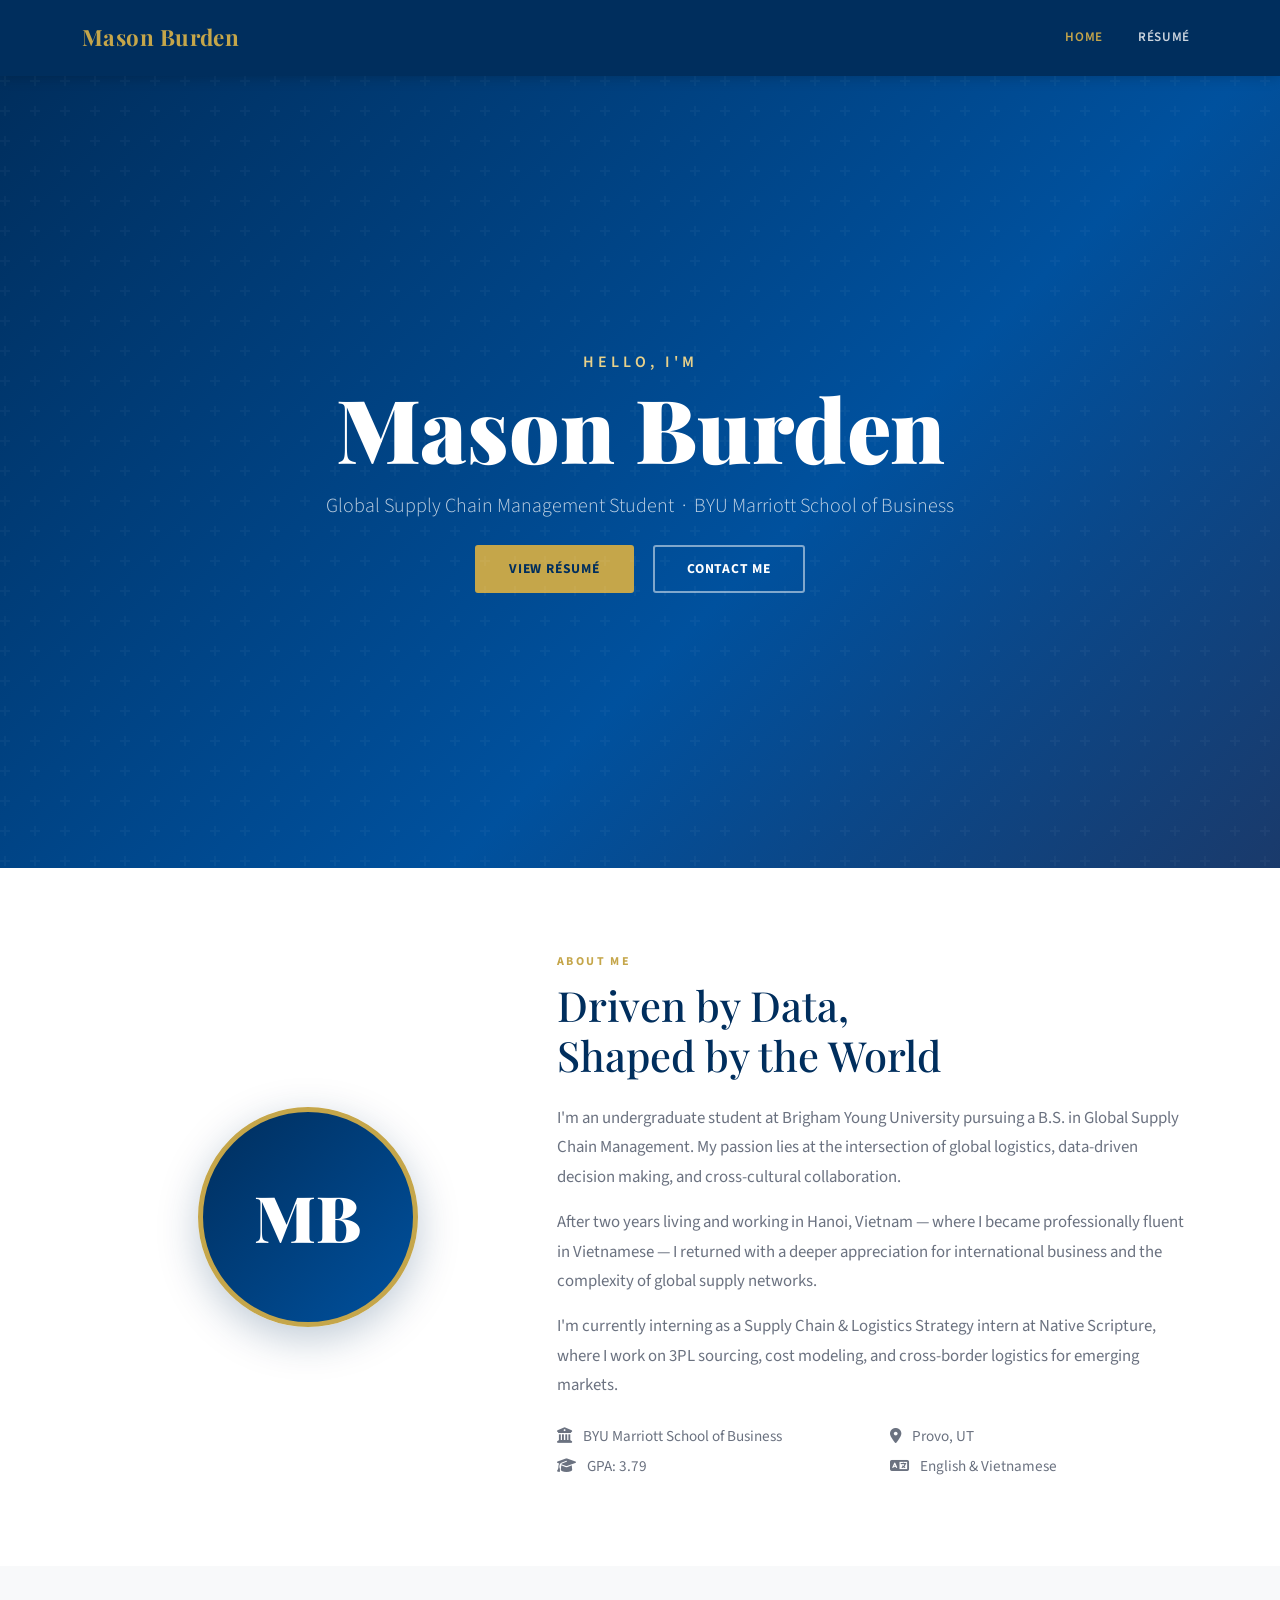
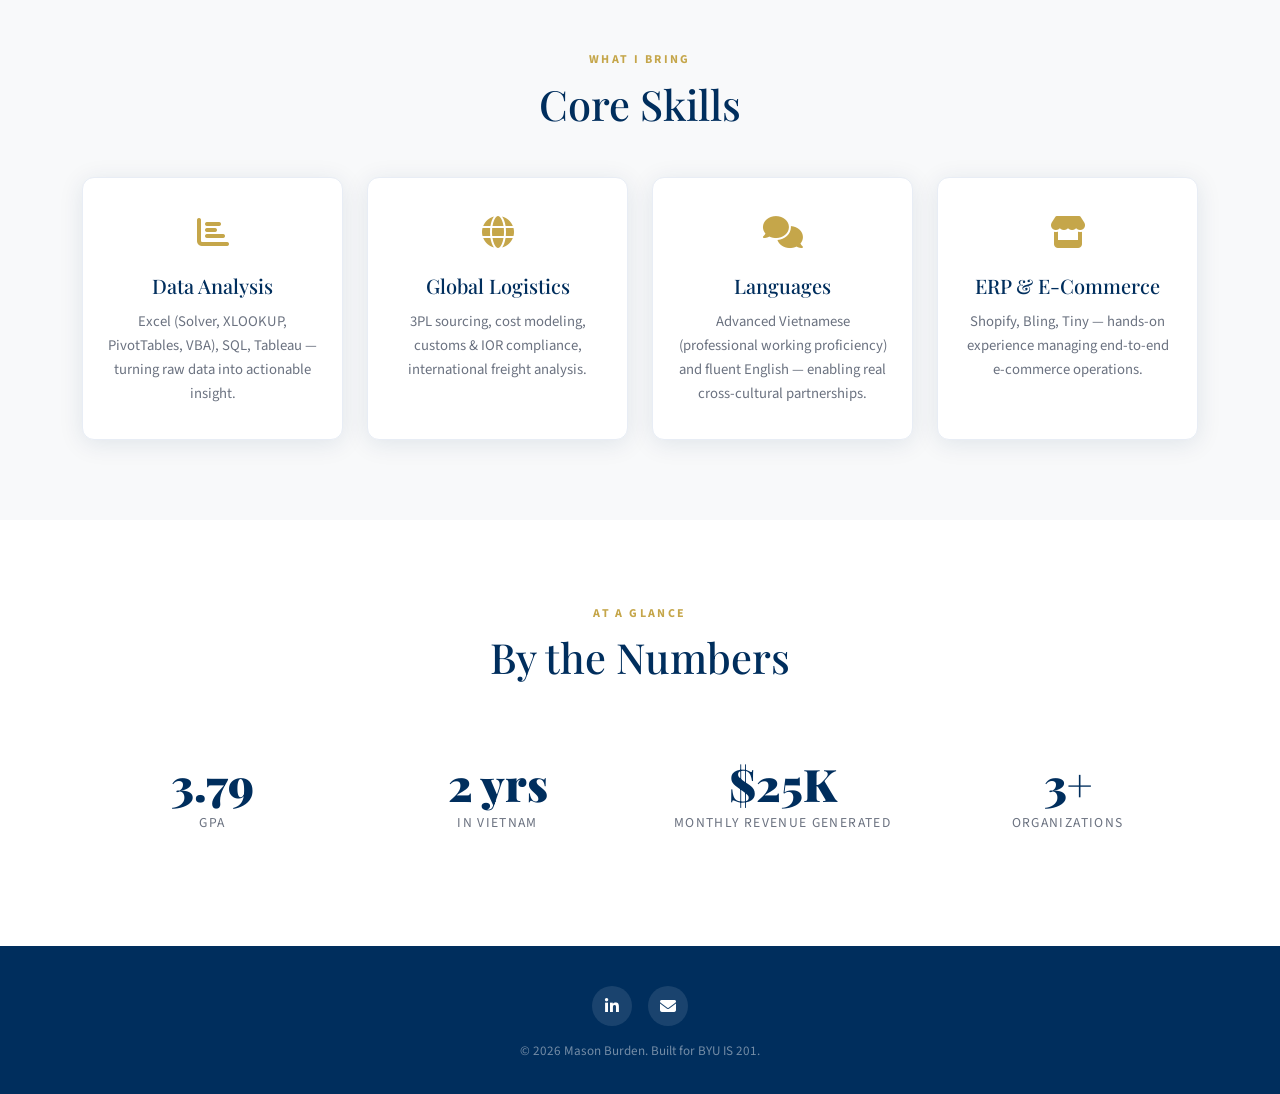
==== index.html @ 671bd7cb "Add files via upload" ====
<!DOCTYPE html>
<html lang="en">
<head>
  <meta charset="UTF-8" />
  <meta name="viewport" content="width=device-width, initial-scale=1.0"/>
  <title>Mason Burden | Supply Chain Professional</title>
  <link rel="stylesheet" href="https://cdn.jsdelivr.net/npm/bootstrap@5.3.2/dist/css/bootstrap.min.css"/>
  <link rel="stylesheet" href="https://cdnjs.cloudflare.com/ajax/libs/font-awesome/6.5.0/css/all.min.css"/>
  <link href="https://fonts.googleapis.com/css2?family=Playfair+Display:wght@700;900&family=Source+Sans+3:wght@300;400;600&display=swap" rel="stylesheet"/>
  <link rel="stylesheet" href="custom.css"/>
</head>
<body>

  <!-- Navbar -->
  <nav class="navbar navbar-expand-lg navbar-dark sticky-top" id="mainNav">
    <div class="container">
      <a class="navbar-brand fw-bold" href="index.html">Mason Burden</a>
      <button class="navbar-toggler" type="button" data-bs-toggle="collapse" data-bs-target="#navbarNav">
        <span class="navbar-toggler-icon"></span>
      </button>
      <div class="collapse navbar-collapse" id="navbarNav">
        <ul class="navbar-nav ms-auto">
          <li class="nav-item"><a class="nav-link active" href="index.html">Home</a></li>
          <li class="nav-item"><a class="nav-link" href="resume.html">Résumé</a></li>
        </ul>
      </div>
    </div>
  </nav>

  <!-- Hero -->
  <header class="hero-section d-flex align-items-center">
    <div class="container text-center text-white">
      <p class="hero-eyebrow">Hello, I'm</p>
      <h1 class="hero-name">Mason Burden</h1>
      <p class="hero-subtitle">Global Supply Chain Management Student &nbsp;·&nbsp; BYU Marriott School of Business</p>
      <div class="mt-4">
        <a href="resume.html" class="btn btn-hero me-3">View Résumé</a>
        <a href="mailto:maseburd@gmail.com" class="btn btn-hero-outline">Contact Me</a>
      </div>
    </div>
  </header>

  <!-- About -->
  <section class="section-pad bg-white">
    <div class="container">
      <div class="row align-items-center gy-5">
        <div class="col-lg-5 text-center">
          <div class="about-avatar mx-auto">
            <span class="avatar-initials">MB</span>
          </div>
        </div>
        <div class="col-lg-7">
          <span class="section-label">About Me</span>
          <h2 class="section-heading">Driven by Data,<br>Shaped by the World</h2>
          <p class="section-body">I'm an undergraduate student at Brigham Young University pursuing a B.S. in Global Supply Chain Management. My passion lies at the intersection of global logistics, data-driven decision making, and cross-cultural collaboration.</p>
          <p class="section-body">After two years living and working in Hanoi, Vietnam — where I became professionally fluent in Vietnamese — I returned with a deeper appreciation for international business and the complexity of global supply networks.</p>
          <p class="section-body">I'm currently interning as a Supply Chain & Logistics Strategy intern at Native Scripture, where I work on 3PL sourcing, cost modeling, and cross-border logistics for emerging markets.</p>
          <div class="row mt-4">
            <div class="col-sm-6">
              <div class="info-item"><i class="fas fa-university me-2"></i> BYU Marriott School of Business</div>
              <div class="info-item"><i class="fas fa-graduation-cap me-2"></i> GPA: 3.79</div>
            </div>
            <div class="col-sm-6">
              <div class="info-item"><i class="fas fa-map-marker-alt me-2"></i> Provo, UT</div>
              <div class="info-item"><i class="fas fa-language me-2"></i> English & Vietnamese</div>
            </div>
          </div>
        </div>
      </div>
    </div>
  </section>

  <!-- Skills -->
  <section class="section-pad bg-light">
    <div class="container">
      <div class="text-center mb-5">
        <span class="section-label">What I Bring</span>
        <h2 class="section-heading">Core Skills</h2>
      </div>
      <div class="row g-4">
        <div class="col-md-6 col-lg-3">
          <div class="skill-card text-center h-100">
            <div class="skill-icon"><i class="fas fa-chart-bar"></i></div>
            <h5>Data Analysis</h5>
            <p>Excel (Solver, XLOOKUP, PivotTables, VBA), SQL, Tableau — turning raw data into actionable insight.</p>
          </div>
        </div>
        <div class="col-md-6 col-lg-3">
          <div class="skill-card text-center h-100">
            <div class="skill-icon"><i class="fas fa-globe"></i></div>
            <h5>Global Logistics</h5>
            <p>3PL sourcing, cost modeling, customs & IOR compliance, international freight analysis.</p>
          </div>
        </div>
        <div class="col-md-6 col-lg-3">
          <div class="skill-card text-center h-100">
            <div class="skill-icon"><i class="fas fa-comments"></i></div>
            <h5>Languages</h5>
            <p>Advanced Vietnamese (professional working proficiency) and fluent English — enabling real cross-cultural partnerships.</p>
          </div>
        </div>
        <div class="col-md-6 col-lg-3">
          <div class="skill-card text-center h-100">
            <div class="skill-icon"><i class="fas fa-store"></i></div>
            <h5>ERP & E-Commerce</h5>
            <p>Shopify, Bling, Tiny — hands-on experience managing end-to-end e-commerce operations.</p>
          </div>
        </div>
      </div>
    </div>
  </section>

  <!-- Highlights -->
  <section class="section-pad bg-white">
    <div class="container">
      <div class="text-center mb-5">
        <span class="section-label">At a Glance</span>
        <h2 class="section-heading">By the Numbers</h2>
      </div>
      <div class="row g-4 text-center">
        <div class="col-6 col-md-3">
          <div class="stat-block">
            <div class="stat-number">3.79</div>
            <div class="stat-label">GPA</div>
          </div>
        </div>
        <div class="col-6 col-md-3">
          <div class="stat-block">
            <div class="stat-number">2 yrs</div>
            <div class="stat-label">in Vietnam</div>
          </div>
        </div>
        <div class="col-6 col-md-3">
          <div class="stat-block">
            <div class="stat-number">$25K</div>
            <div class="stat-label">Monthly Revenue Generated</div>
          </div>
        </div>
        <div class="col-6 col-md-3">
          <div class="stat-block">
            <div class="stat-number">3+</div>
            <div class="stat-label">Organizations</div>
          </div>
        </div>
      </div>
    </div>
  </section>

  <!-- Footer -->
  <footer class="site-footer text-center text-white">
    <div class="container">
      <div class="mb-3">
        <a href="https://linkedin.com/in/masonburden" target="_blank" class="footer-icon" aria-label="LinkedIn"><i class="fab fa-linkedin-in"></i></a>
        <a href="mailto:maseburd@gmail.com" class="footer-icon" aria-label="Email"><i class="fas fa-envelope"></i></a>
      </div>
      <p class="mb-0 footer-copy">&copy; 2026 Mason Burden. Built for BYU IS 201.</p>
    </div>
  </footer>

  <script src="https://cdn.jsdelivr.net/npm/bootstrap@5.3.2/dist/js/bootstrap.bundle.min.js"></script>
</body>
</html>
---- custom.css ----
/* ============================================
   custom.css — Professional Bootstrap Pages
   Mason Burden Portfolio
   ============================================ */

/* Google Fonts already loaded in HTML */

/* ---------- CSS Variables ---------- */
:root {
  --navy:    #002E5D;   /* BYU Navy */
  --gold:    #C5A64A;   /* BYU Gold */
  --gold-light: #e8d18a;
  --white:   #ffffff;
  --off-white: #f8f7f4;
  --text:    #1a1a2e;
  --text-muted: #6b7280;
  --card-shadow: 0 4px 24px rgba(0,46,93,0.10);
}

/* ---------- Base ---------- */
body {
  font-family: 'Source Sans 3', sans-serif;
  color: var(--text);
  background: var(--white);
}

/* ---------- Navbar ---------- */
#mainNav {
  background-color: var(--navy);
  padding: 1rem 0;
  box-shadow: 0 2px 12px rgba(0,0,0,0.18);
}

#mainNav .navbar-brand {
  font-family: 'Playfair Display', serif;
  font-size: 1.4rem;
  color: var(--gold) !important;
  letter-spacing: 0.02em;
}

#mainNav .nav-link {
  color: rgba(255,255,255,0.80) !important;
  font-weight: 600;
  letter-spacing: 0.05em;
  text-transform: uppercase;
  font-size: 0.82rem;
  margin-left: 1.2rem;
  transition: color 0.2s;
}

#mainNav .nav-link:hover,
#mainNav .nav-link.active {
  color: var(--gold) !important;
}

/* ---------- Hero ---------- */
.hero-section {
  min-height: 88vh;
  background: linear-gradient(135deg, var(--navy) 0%, #00519e 60%, #1a3a6b 100%);
  position: relative;
  overflow: hidden;
}

.hero-section::before {
  content: '';
  position: absolute;
  inset: 0;
  background: url("data:image/svg+xml,%3Csvg width='60' height='60' viewBox='0 0 60 60' xmlns='http://www.w3.org/2000/svg'%3E%3Cg fill='none' fill-rule='evenodd'%3E%3Cg fill='%23ffffff' fill-opacity='0.03'%3E%3Cpath d='M36 34v-4h-2v4h-4v2h4v4h2v-4h4v-2h-4zm0-30V0h-2v4h-4v2h4v4h2V6h4V4h-4zM6 34v-4H4v4H0v2h4v4h2v-4h4v-2H6zM6 4V0H4v4H0v2h4v4h2V6h4V4H6z'/%3E%3C/g%3E%3C/g%3E%3C/svg%3E");
}

.hero-eyebrow {
  font-size: 1rem;
  letter-spacing: 0.25em;
  text-transform: uppercase;
  color: var(--gold-light);
  margin-bottom: 0.5rem;
  font-weight: 600;
}

.hero-name {
  font-family: 'Playfair Display', serif;
  font-size: clamp(2.8rem, 7vw, 5.5rem);
  font-weight: 900;
  color: var(--white);
  line-height: 1.05;
  margin-bottom: 1rem;
}

.hero-subtitle {
  font-size: clamp(1rem, 2.5vw, 1.25rem);
  color: rgba(255,255,255,0.75);
  font-weight: 300;
  margin-bottom: 0;
}

.btn-hero {
  background: var(--gold);
  color: var(--navy);
  font-weight: 700;
  padding: 0.75rem 2rem;
  border-radius: 3px;
  letter-spacing: 0.06em;
  text-transform: uppercase;
  font-size: 0.85rem;
  border: 2px solid var(--gold);
  transition: all 0.25s;
}

.btn-hero:hover {
  background: var(--gold-light);
  color: var(--navy);
  border-color: var(--gold-light);
  transform: translateY(-2px);
  box-shadow: 0 6px 20px rgba(197,166,74,0.35);
}

.btn-hero-outline {
  background: transparent;
  color: var(--white);
  font-weight: 700;
  padding: 0.75rem 2rem;
  border-radius: 3px;
  letter-spacing: 0.06em;
  text-transform: uppercase;
  font-size: 0.85rem;
  border: 2px solid rgba(255,255,255,0.5);
  transition: all 0.25s;
}

.btn-hero-outline:hover {
  border-color: var(--white);
  color: var(--white);
  background: rgba(255,255,255,0.08);
  transform: translateY(-2px);
}

/* ---------- Page Header (inner pages) ---------- */
.page-header {
  background: linear-gradient(135deg, var(--navy) 0%, #00519e 100%);
  padding: 5rem 0 3.5rem;
}

/* ---------- Sections ---------- */
.section-pad {
  padding: 5rem 0;
}

.section-label {
  display: inline-block;
  font-size: 0.75rem;
  font-weight: 700;
  letter-spacing: 0.2em;
  text-transform: uppercase;
  color: var(--gold);
  margin-bottom: 0.6rem;
}

.section-heading {
  font-family: 'Playfair Display', serif;
  font-size: clamp(1.8rem, 4vw, 2.6rem);
  color: var(--navy);
  line-height: 1.2;
  margin-bottom: 1.5rem;
}

.section-body {
  color: var(--text-muted);
  font-size: 1.05rem;
  line-height: 1.75;
  margin-bottom: 1rem;
}

/* ---------- About Avatar ---------- */
.about-avatar {
  width: 220px;
  height: 220px;
  border-radius: 50%;
  background: linear-gradient(135deg, var(--navy), #00519e);
  display: flex;
  align-items: center;
  justify-content: center;
  box-shadow: 0 12px 40px rgba(0,46,93,0.25);
  border: 5px solid var(--gold);
}

.avatar-initials {
  font-family: 'Playfair Display', serif;
  font-size: 4rem;
  font-weight: 900;
  color: var(--white);
}

.info-item {
  color: var(--text-muted);
  margin-bottom: 0.5rem;
  font-size: 0.95rem;
}

/* ---------- Skill Cards ---------- */
.skill-card {
  background: var(--white);
  border: 1px solid #e8edf5;
  border-radius: 12px;
  padding: 2rem 1.5rem;
  transition: all 0.3s ease;
  box-shadow: var(--card-shadow);
}

.skill-card:hover {
  transform: translateY(-6px);
  box-shadow: 0 12px 40px rgba(0,46,93,0.15);
  border-color: var(--gold);
}

.skill-icon {
  font-size: 2rem;
  color: var(--gold);
  margin-bottom: 1rem;
}

.skill-card h5 {
  font-family: 'Playfair Display', serif;
  color: var(--navy);
  margin-bottom: 0.75rem;
}

.skill-card p {
  color: var(--text-muted);
  font-size: 0.92rem;
  line-height: 1.65;
  margin: 0;
}

/* ---------- Stats ---------- */
.stat-block {
  padding: 2rem 1rem;
}

.stat-number {
  font-family: 'Playfair Display', serif;
  font-size: 2.8rem;
  font-weight: 900;
  color: var(--navy);
  line-height: 1;
}

.stat-label {
  font-size: 0.85rem;
  color: var(--text-muted);
  text-transform: uppercase;
  letter-spacing: 0.1em;
  margin-top: 0.4rem;
}

/* ---------- Resume Styles ---------- */
.resume-name {
  font-family: 'Playfair Display', serif;
  font-size: 2.4rem;
  color: var(--navy);
  font-weight: 900;
}

.resume-contact-info {
  color: var(--text-muted);
}

.resume-contact-info a {
  color: var(--navy);
  text-decoration: none;
  transition: color 0.2s;
}

.resume-contact-info a:hover {
  color: var(--gold);
}

.resume-section {
  margin-bottom: 2.5rem;
}

.resume-section-title {
  font-family: 'Playfair Display', serif;
  font-size: 1.3rem;
  color: var(--navy);
  font-weight: 700;
  margin-bottom: 0.3rem;
}

.resume-hr {
  border-top: 2px solid var(--gold);
  opacity: 1;
  margin: 0.3rem 0 1rem;
}

.resume-entry {
  margin-bottom: 1.8rem;
}

.resume-date {
  color: var(--text-muted);
  font-size: 0.9rem;
  font-style: italic;
}

.resume-bullets {
  padding-left: 1.25rem;
  color: var(--text-muted);
  font-size: 0.95rem;
  line-height: 1.75;
}

.resume-badge {
  background: var(--gold);
  color: var(--navy);
  font-size: 0.72rem;
  font-weight: 700;
  vertical-align: middle;
}

.skill-pill {
  display: inline-block;
  background: #e8edf5;
  color: var(--navy);
  border-radius: 20px;
  padding: 0.2rem 0.75rem;
  font-size: 0.82rem;
  font-weight: 600;
  margin: 0.2rem 0.15rem;
}

.skill-pill-group strong {
  color: var(--navy);
  font-size: 0.9rem;
}

/* ---------- Footer ---------- */
.site-footer {
  background: var(--navy);
  padding: 2.5rem 0 2rem;
}

.footer-icon {
  display: inline-flex;
  align-items: center;
  justify-content: center;
  width: 40px;
  height: 40px;
  border-radius: 50%;
  background: rgba(255,255,255,0.1);
  color: var(--white);
  font-size: 1rem;
  margin: 0 0.4rem;
  text-decoration: none;
  transition: all 0.25s;
}

.footer-icon:hover {
  background: var(--gold);
  color: var(--navy);
  transform: translateY(-3px);
}

.footer-copy {
  font-size: 0.82rem;
  color: rgba(255,255,255,0.45);
  margin-top: 1rem;
}
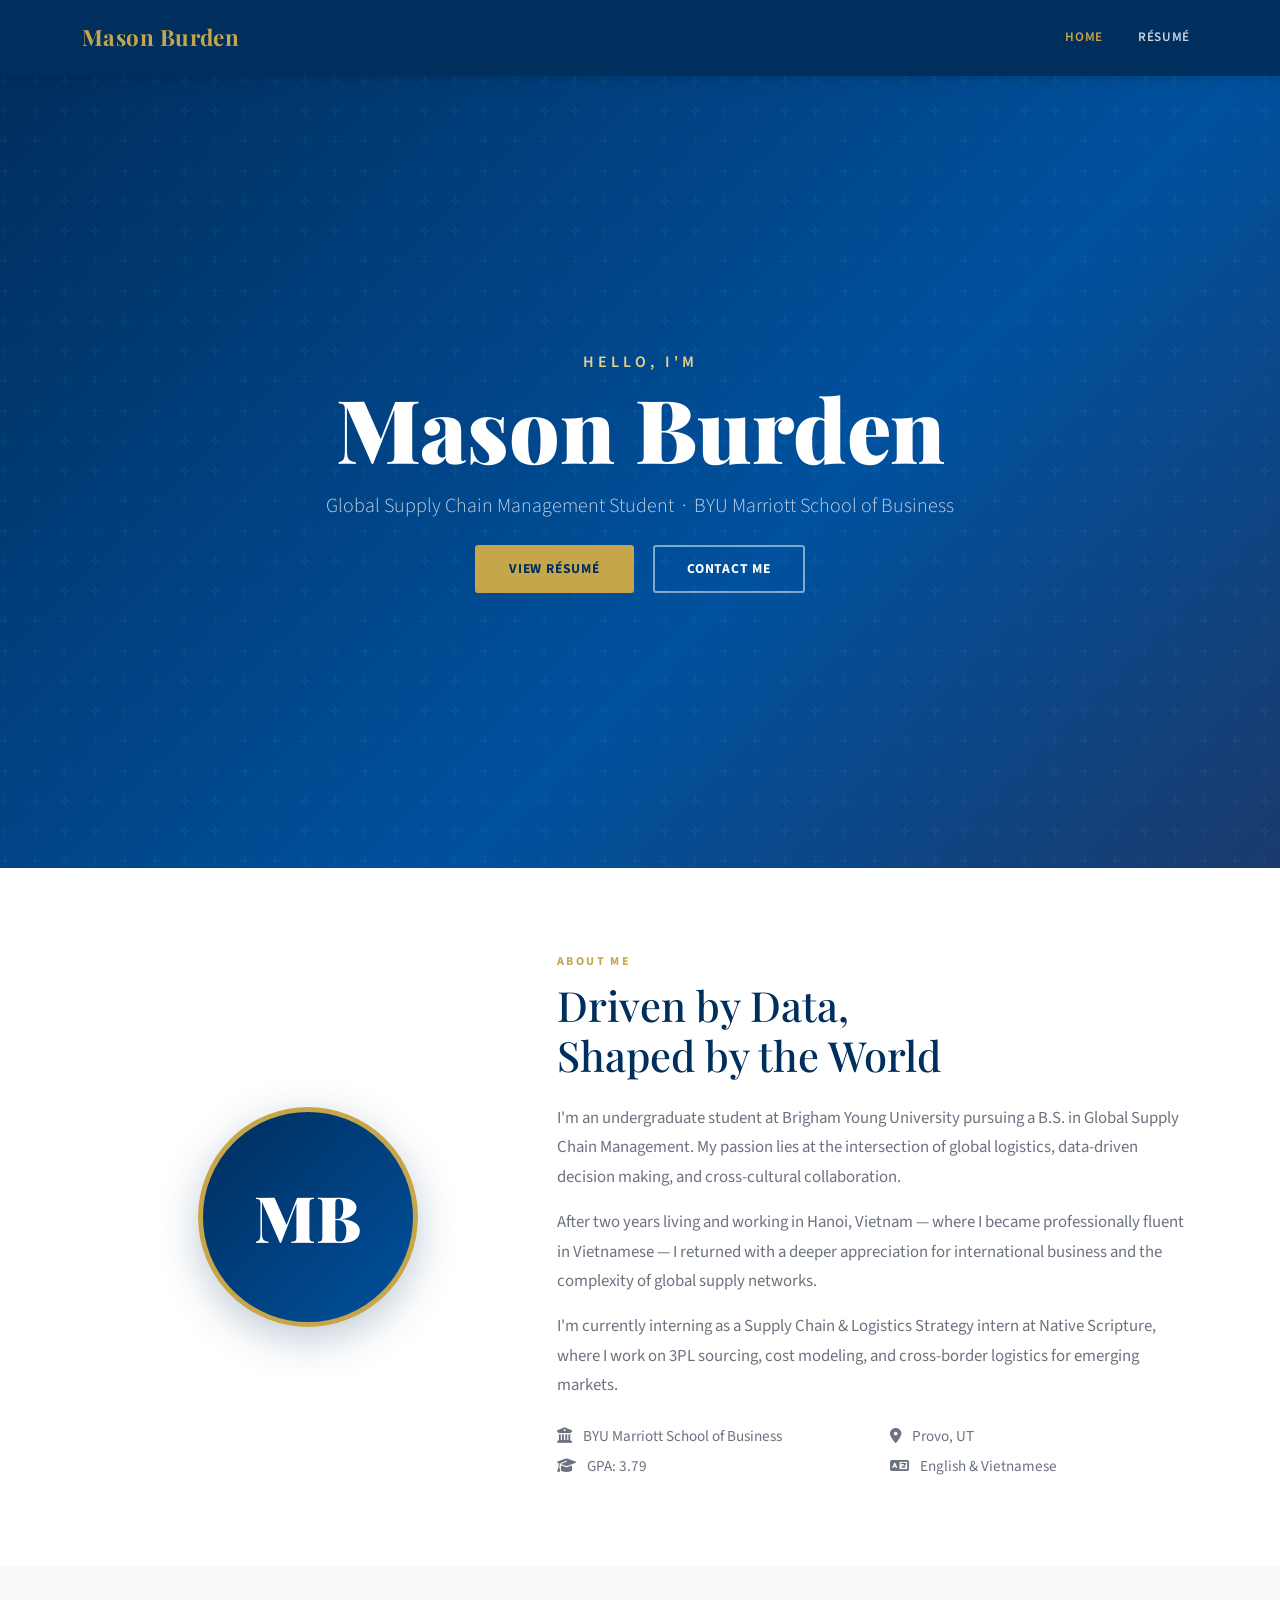
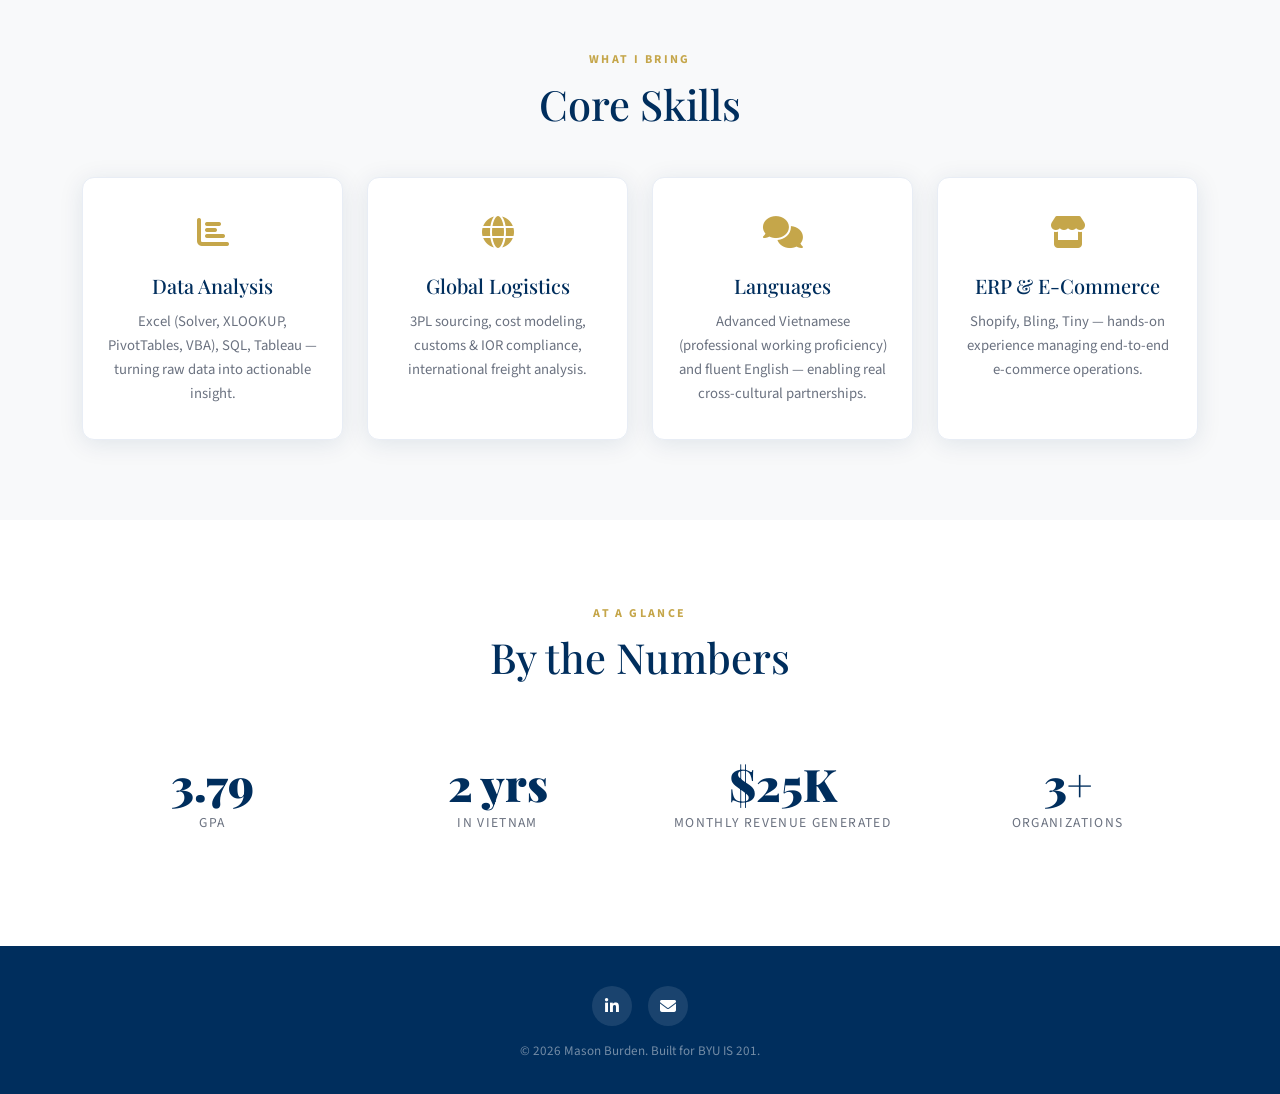
==== commit 8d0fd7d7: "Add files via upload" ====
--- a/index.html
+++ b/index.html
@@ -33,9 +33,9 @@
       <p class="hero-eyebrow">Hello, I'm</p>
       <h1 class="hero-name">Mason Burden</h1>
       <p class="hero-subtitle">Global Supply Chain Management Student &nbsp;·&nbsp; BYU Marriott School of Business</p>
-      <div class="mt-4">
-        <a href="resume.html" class="btn btn-hero me-3">View Résumé</a>
-        <a href="mailto:maseburd@gmail.com" class="btn btn-hero-outline">Contact Me</a>
+      <div class="mt-4" style="position:relative; z-index:10;">
+        <a href="resume.html" class="btn btn-hero me-3" style="display:inline-block; cursor:pointer;">View Résumé</a>
+        <a href="mailto:maseburd@gmail.com" class="btn btn-hero-outline" style="display:inline-block; cursor:pointer;">Contact Me</a>
       </div>
     </div>
   </header>
--- a/custom.css
+++ b/custom.css
@@ -66,6 +66,7 @@
   position: absolute;
   inset: 0;
   background: url("data:image/svg+xml,%3Csvg width='60' height='60' viewBox='0 0 60 60' xmlns='http://www.w3.org/2000/svg'%3E%3Cg fill='none' fill-rule='evenodd'%3E%3Cg fill='%23ffffff' fill-opacity='0.03'%3E%3Cpath d='M36 34v-4h-2v4h-4v2h4v4h2v-4h4v-2h-4zm0-30V0h-2v4h-4v2h4v4h2V6h4V4h-4zM6 34v-4H4v4H0v2h4v4h2v-4h4v-2H6zM6 4V0H4v4H0v2h4v4h2V6h4V4H6z'/%3E%3C/g%3E%3C/g%3E%3C/svg%3E");
+  pointer-events: none;
 }
 
 .hero-eyebrow {
